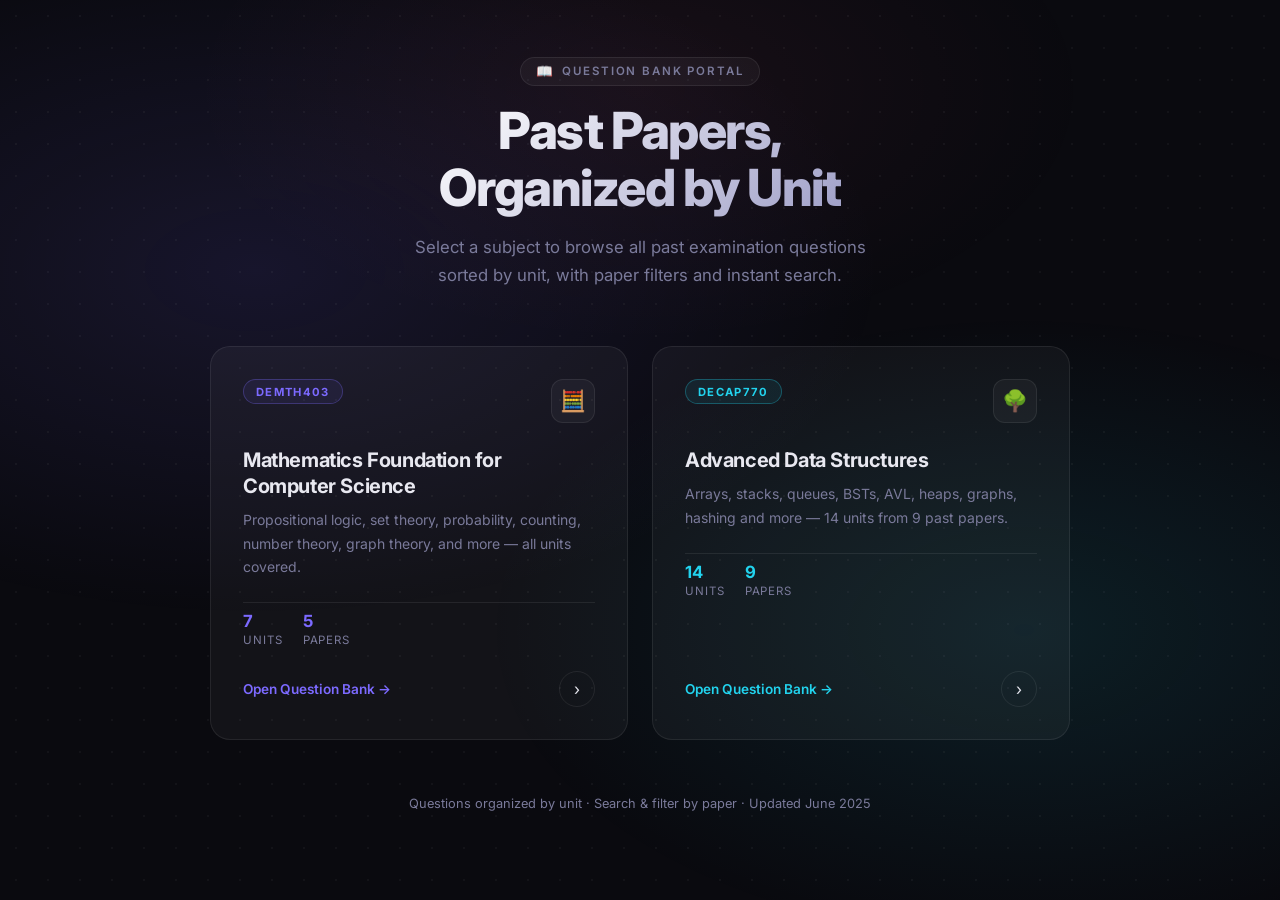
==== home.html @ b47ddd0c "Add files via upload" ====
<!DOCTYPE html>
<html lang="en">
<head>
  <meta charset="UTF-8" />
  <meta name="viewport" content="width=device-width, initial-scale=1.0" />
  <title>Question Bank Portal</title>
  <meta name="description" content="Access organized past-paper question banks for DEMTH403 and DECAP770 courses, sorted by unit." />
  <link rel="preconnect" href="https://fonts.googleapis.com" />
  <link rel="preconnect" href="https://fonts.gstatic.com" crossorigin />
  <link href="https://fonts.googleapis.com/css2?family=Inter:wght@300;400;500;600;700;800&display=swap" rel="stylesheet" />

  <style>
    *, *::before, *::after { box-sizing: border-box; margin: 0; padding: 0; }

    :root {
      --bg:         #0a0a0f;
      --surface:    rgba(255,255,255,0.04);
      --border:     rgba(255,255,255,0.08);
      --border-h:   rgba(255,255,255,0.18);
      --text:       #e8e8f0;
      --muted:      #7a7a9a;
      --accent1:    #7c6aff;   /* violet – Maths */
      --accent2:    #22d3ee;   /* cyan   – Data Structures */
      --glow1:      rgba(124,106,255,0.18);
      --glow2:      rgba(34,211,238,0.18);
    }

    html { scroll-behavior: smooth; }

    body {
      font-family: 'Inter', system-ui, sans-serif;
      background: var(--bg);
      color: var(--text);
      min-height: 100vh;
      display: flex;
      flex-direction: column;
      align-items: center;
      justify-content: center;
      padding: 2rem 1.5rem 4rem;
      overflow-x: hidden;
    }

    /* ── Animated mesh background ── */
    body::before {
      content: '';
      position: fixed;
      inset: 0;
      z-index: 0;
      background:
        radial-gradient(ellipse 70% 55% at 20% 30%, rgba(124,106,255,0.12) 0%, transparent 70%),
        radial-gradient(ellipse 60% 50% at 80% 70%, rgba(34,211,238,0.10) 0%, transparent 70%),
        radial-gradient(ellipse 50% 40% at 50% 10%, rgba(255,100,150,0.06) 0%, transparent 70%);
      animation: meshDrift 14s ease-in-out infinite alternate;
      pointer-events: none;
    }

    @keyframes meshDrift {
      from { transform: translateY(0) scale(1); }
      to   { transform: translateY(-24px) scale(1.04); }
    }

    /* ── Grid dots overlay ── */
    body::after {
      content: '';
      position: fixed;
      inset: 0;
      z-index: 0;
      background-image: radial-gradient(rgba(255,255,255,0.04) 1px, transparent 1px);
      background-size: 32px 32px;
      pointer-events: none;
    }

    /* ── Layout wrapper ── */
    .portal {
      position: relative;
      z-index: 1;
      width: 100%;
      max-width: 860px;
      display: flex;
      flex-direction: column;
      align-items: center;
      gap: 3.5rem;
    }

    /* ── Hero heading ── */
    .hero {
      text-align: center;
      display: flex;
      flex-direction: column;
      align-items: center;
      gap: 1rem;
    }

    .hero-eyebrow {
      display: inline-flex;
      align-items: center;
      gap: 0.5rem;
      font-size: 0.72rem;
      font-weight: 600;
      letter-spacing: 0.16em;
      text-transform: uppercase;
      color: var(--muted);
      border: 1px solid var(--border);
      border-radius: 99px;
      padding: 0.35rem 0.9rem;
      background: var(--surface);
    }

    .hero-eyebrow span { font-size: 0.85rem; }

    .hero h1 {
      font-size: clamp(2rem, 5vw, 3.2rem);
      font-weight: 800;
      letter-spacing: -0.03em;
      line-height: 1.12;
      background: linear-gradient(135deg, #ffffff 0%, #a0a0c8 100%);
      -webkit-background-clip: text;
      -webkit-text-fill-color: transparent;
      background-clip: text;
    }

    .hero p {
      font-size: 1.05rem;
      color: var(--muted);
      max-width: 480px;
      line-height: 1.7;
    }

    /* ── Cards grid ── */
    .cards {
      display: grid;
      grid-template-columns: repeat(auto-fit, minmax(280px, 1fr));
      gap: 1.5rem;
      width: 100%;
    }

    /* ── Individual card ── */
    .subject-card {
      position: relative;
      display: flex;
      flex-direction: column;
      gap: 1.5rem;
      padding: 2rem;
      background: var(--surface);
      border: 1px solid var(--border);
      border-radius: 20px;
      text-decoration: none;
      color: var(--text);
      overflow: hidden;
      cursor: pointer;
      transition:
        transform 0.35s cubic-bezier(0.22,0.68,0,1.2),
        border-color 0.3s ease,
        box-shadow 0.3s ease;
    }

    /* Glow blob inside each card */
    .subject-card::before {
      content: '';
      position: absolute;
      width: 260px;
      height: 260px;
      border-radius: 50%;
      top: -80px;
      right: -80px;
      filter: blur(80px);
      opacity: 0;
      transition: opacity 0.4s ease;
      pointer-events: none;
    }

    .subject-card.maths::before   { background: var(--glow1); }
    .subject-card.ds::before      { background: var(--glow2); }

    .subject-card:hover {
      transform: translateY(-8px) scale(1.01);
      border-color: var(--border-h);
    }

    .subject-card.maths:hover { box-shadow: 0 24px 60px rgba(124,106,255,0.2); }
    .subject-card.ds:hover    { box-shadow: 0 24px 60px rgba(34,211,238,0.18); }

    .subject-card:hover::before { opacity: 1; }

    /* Top section: badge + icon */
    .card-top {
      display: flex;
      align-items: flex-start;
      justify-content: space-between;
    }

    .course-badge {
      font-size: 0.7rem;
      font-weight: 700;
      letter-spacing: 0.12em;
      text-transform: uppercase;
      padding: 0.3rem 0.75rem;
      border-radius: 99px;
      border: 1px solid;
    }

    .maths .course-badge {
      color: var(--accent1);
      border-color: rgba(124,106,255,0.3);
      background: rgba(124,106,255,0.08);
    }

    .ds .course-badge {
      color: var(--accent2);
      border-color: rgba(34,211,238,0.3);
      background: rgba(34,211,238,0.08);
    }

    .card-icon {
      width: 44px;
      height: 44px;
      border-radius: 12px;
      border: 1px solid var(--border);
      background: var(--surface);
      display: flex;
      align-items: center;
      justify-content: center;
      font-size: 1.3rem;
      flex-shrink: 0;
    }

    /* Body */
    .card-body { display: flex; flex-direction: column; gap: 0.6rem; }

    .card-title {
      font-size: 1.25rem;
      font-weight: 700;
      letter-spacing: -0.02em;
      line-height: 1.3;
    }

    .card-desc {
      font-size: 0.875rem;
      color: var(--muted);
      line-height: 1.65;
    }

    /* Stats row */
    .card-stats {
      display: flex;
      gap: 1.25rem;
      padding-top: 0.5rem;
      border-top: 1px solid var(--border);
    }

    .stat {
      display: flex;
      flex-direction: column;
      gap: 0.15rem;
    }

    .stat-val {
      font-size: 1.05rem;
      font-weight: 700;
    }

    .maths .stat-val { color: var(--accent1); }
    .ds    .stat-val { color: var(--accent2); }

    .stat-key {
      font-size: 0.72rem;
      color: var(--muted);
      text-transform: uppercase;
      letter-spacing: 0.08em;
    }

    /* CTA row */
    .card-cta {
      display: flex;
      align-items: center;
      justify-content: space-between;
      margin-top: auto;
    }

    .cta-label {
      font-size: 0.85rem;
      font-weight: 600;
    }

    .maths .cta-label { color: var(--accent1); }
    .ds    .cta-label { color: var(--accent2); }

    .cta-arrow {
      width: 36px;
      height: 36px;
      border-radius: 50%;
      border: 1px solid var(--border);
      display: flex;
      align-items: center;
      justify-content: center;
      font-size: 1rem;
      transition: transform 0.3s ease, background 0.3s ease;
      flex-shrink: 0;
    }

    .subject-card:hover .cta-arrow {
      transform: translateX(4px);
    }

    .maths:hover .cta-arrow { background: rgba(124,106,255,0.12); }
    .ds:hover    .cta-arrow { background: rgba(34,211,238,0.10); }

    /* Thin colored top border that slides in on hover */
    .card-accent-bar {
      position: absolute;
      top: 0; left: 0; right: 0;
      height: 2px;
      border-radius: 20px 20px 0 0;
      transform: scaleX(0);
      transform-origin: left;
      transition: transform 0.4s cubic-bezier(0.22,0.68,0,1);
    }

    .maths .card-accent-bar { background: linear-gradient(90deg, var(--accent1), #b48eff); }
    .ds    .card-accent-bar { background: linear-gradient(90deg, var(--accent2), #67e8f9); }

    .subject-card:hover .card-accent-bar { transform: scaleX(1); }

    /* ── Footer note ── */
    .portal-footer {
      text-align: center;
      font-size: 0.8rem;
      color: var(--muted);
      position: relative;
      z-index: 1;
    }

    /* ── Responsive ── */
    @media (max-width: 520px) {
      .cards { grid-template-columns: 1fr; }
      .hero h1 { font-size: 1.85rem; }
    }
  </style>
</head>
<body>

  <div class="portal">

    <!-- Hero -->
    <div class="hero">
      <div class="hero-eyebrow">
        <span>📖</span>
        Question Bank Portal
      </div>
      <h1>Past Papers,<br>Organized by Unit</h1>
      <p>Select a subject to browse all past examination questions sorted by unit, with paper filters and instant search.</p>
    </div>

    <!-- Subject Cards -->
    <div class="cards">

      <!-- Maths -->
      <a href="./index.html" class="subject-card maths" id="card-maths">
        <div class="card-accent-bar"></div>

        <div class="card-top">
          <span class="course-badge">DEMTH403</span>
          <div class="card-icon">🧮</div>
        </div>

        <div class="card-body">
          <div class="card-title">Mathematics Foundation for Computer Science</div>
          <div class="card-desc">Propositional logic, set theory, probability, counting, number theory, graph theory, and more — all units covered.</div>
        </div>

        <div class="card-stats">
          <div class="stat">
            <span class="stat-val">7</span>
            <span class="stat-key">Units</span>
          </div>
          <div class="stat">
            <span class="stat-val">5</span>
            <span class="stat-key">Papers</span>
          </div>
        </div>

        <div class="card-cta">
          <span class="cta-label">Open Question Bank →</span>
          <span class="cta-arrow">›</span>
        </div>
      </a>

      <!-- Data Structures -->
      <a href="./Data Structure/index.html" class="subject-card ds" id="card-ds">
        <div class="card-accent-bar"></div>

        <div class="card-top">
          <span class="course-badge">DECAP770</span>
          <div class="card-icon">🌳</div>
        </div>

        <div class="card-body">
          <div class="card-title">Advanced Data Structures</div>
          <div class="card-desc">Arrays, stacks, queues, BSTs, AVL, heaps, graphs, hashing and more — 14 units from 9 past papers.</div>
        </div>

        <div class="card-stats">
          <div class="stat">
            <span class="stat-val">14</span>
            <span class="stat-key">Units</span>
          </div>
          <div class="stat">
            <span class="stat-val">9</span>
            <span class="stat-key">Papers</span>
          </div>
        </div>

        <div class="card-cta">
          <span class="cta-label">Open Question Bank →</span>
          <span class="cta-arrow">›</span>
        </div>
      </a>

    </div><!-- /cards -->

    <p class="portal-footer">Questions organized by unit · Search &amp; filter by paper · Updated June 2025</p>

  </div>

</body>
</html>
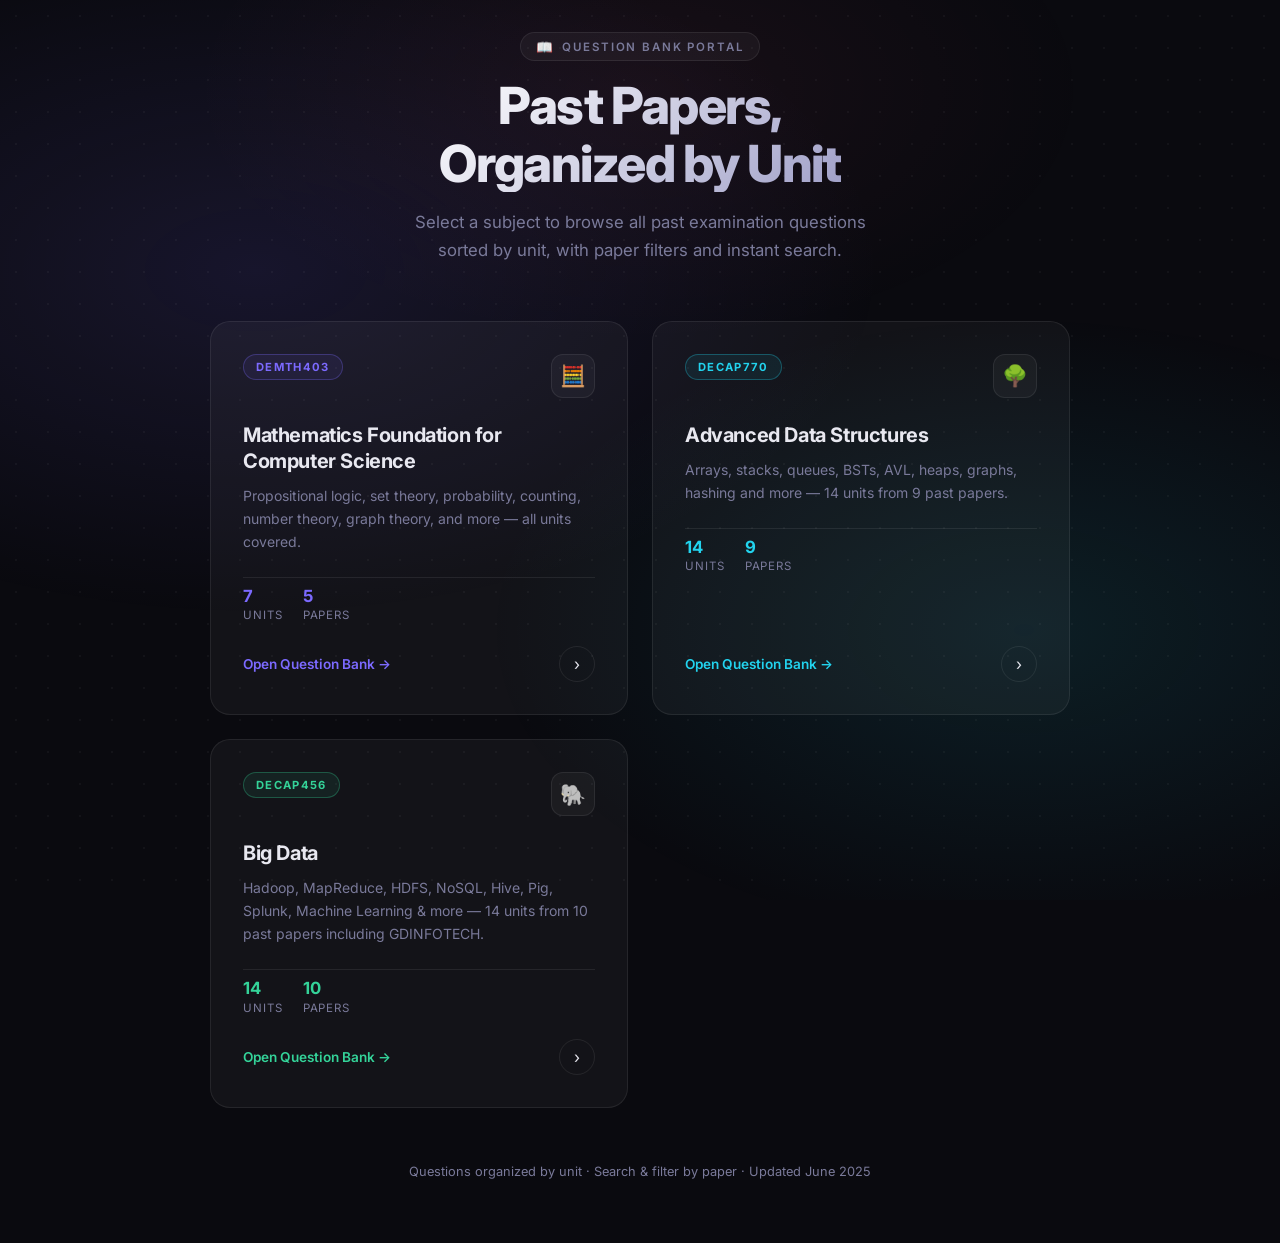
==== commit 757a6819: "Add files via upload" ====
--- a/home.html
+++ b/home.html
@@ -21,8 +21,10 @@
       --muted:      #7a7a9a;
       --accent1:    #7c6aff;   /* violet – Maths */
       --accent2:    #22d3ee;   /* cyan   – Data Structures */
+      --accent3:    #34d399;   /* emerald – Big Data */
       --glow1:      rgba(124,106,255,0.18);
       --glow2:      rgba(34,211,238,0.18);
+      --glow3:      rgba(52,211,153,0.18);
     }
 
     html { scroll-behavior: smooth; }
@@ -171,6 +173,7 @@
 
     .subject-card.maths::before   { background: var(--glow1); }
     .subject-card.ds::before      { background: var(--glow2); }
+    .subject-card.bd::before      { background: var(--glow3); }
 
     .subject-card:hover {
       transform: translateY(-8px) scale(1.01);
@@ -179,6 +182,7 @@
 
     .subject-card.maths:hover { box-shadow: 0 24px 60px rgba(124,106,255,0.2); }
     .subject-card.ds:hover    { box-shadow: 0 24px 60px rgba(34,211,238,0.18); }
+    .subject-card.bd:hover    { box-shadow: 0 24px 60px rgba(52,211,153,0.18); }
 
     .subject-card:hover::before { opacity: 1; }
 
@@ -211,6 +215,12 @@
       background: rgba(34,211,238,0.08);
     }
 
+    .bd .course-badge {
+      color: var(--accent3);
+      border-color: rgba(52,211,153,0.3);
+      background: rgba(52,211,153,0.08);
+    }
+
     .card-icon {
       width: 44px;
       height: 44px;
@@ -261,6 +271,7 @@
 
     .maths .stat-val { color: var(--accent1); }
     .ds    .stat-val { color: var(--accent2); }
+    .bd    .stat-val { color: var(--accent3); }
 
     .stat-key {
       font-size: 0.72rem;
@@ -284,6 +295,7 @@
 
     .maths .cta-label { color: var(--accent1); }
     .ds    .cta-label { color: var(--accent2); }
+    .bd    .cta-label { color: var(--accent3); }
 
     .cta-arrow {
       width: 36px;
@@ -304,6 +316,7 @@
 
     .maths:hover .cta-arrow { background: rgba(124,106,255,0.12); }
     .ds:hover    .cta-arrow { background: rgba(34,211,238,0.10); }
+    .bd:hover    .cta-arrow { background: rgba(52,211,153,0.10); }
 
     /* Thin colored top border that slides in on hover */
     .card-accent-bar {
@@ -318,6 +331,7 @@
 
     .maths .card-accent-bar { background: linear-gradient(90deg, var(--accent1), #b48eff); }
     .ds    .card-accent-bar { background: linear-gradient(90deg, var(--accent2), #67e8f9); }
+    .bd    .card-accent-bar { background: linear-gradient(90deg, var(--accent3), #86efac); }
 
     .subject-card:hover .card-accent-bar { transform: scaleX(1); }
 
@@ -416,6 +430,37 @@
         </div>
       </a>
 
+      <!-- Big Data -->
+      <a href="./BigData/index.html" class="subject-card bd" id="card-bd">
+        <div class="card-accent-bar"></div>
+
+        <div class="card-top">
+          <span class="course-badge">DECAP456</span>
+          <div class="card-icon">🐘</div>
+        </div>
+
+        <div class="card-body">
+          <div class="card-title">Big Data</div>
+          <div class="card-desc">Hadoop, MapReduce, HDFS, NoSQL, Hive, Pig, Splunk, Machine Learning &amp; more — 14 units from 10 past papers including GDINFOTECH.</div>
+        </div>
+
+        <div class="card-stats">
+          <div class="stat">
+            <span class="stat-val">14</span>
+            <span class="stat-key">Units</span>
+          </div>
+          <div class="stat">
+            <span class="stat-val">10</span>
+            <span class="stat-key">Papers</span>
+          </div>
+        </div>
+
+        <div class="card-cta">
+          <span class="cta-label">Open Question Bank →</span>
+          <span class="cta-arrow">›</span>
+        </div>
+      </a>
+
     </div><!-- /cards -->
 
     <p class="portal-footer">Questions organized by unit · Search &amp; filter by paper · Updated June 2025</p>
